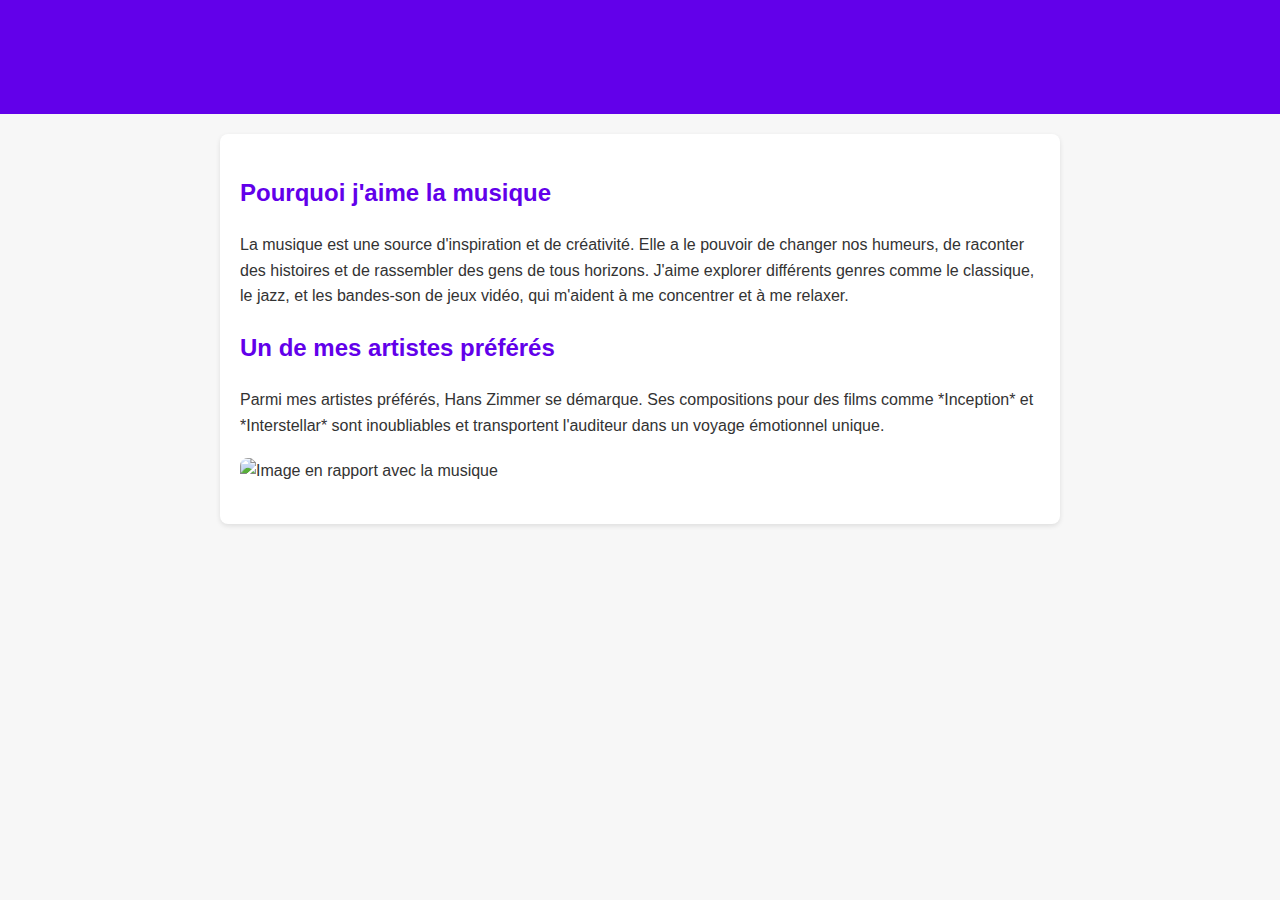
==== galerie.html @ 9da17e49 "first commit" ====
<!DOCTYPE html>
<html lang="fr">
<head>
    <meta charset="UTF-8">
    <meta name="viewport" content="width=device-width, initial-scale=1.0">
    <title>La Musique</title>
    <style>
        body {
            font-family: Arial, sans-serif;
            line-height: 1.6;
            margin: 0;
            padding: 0;
            background-color: #f7f7f7;
            color: #333;
        }

        header {
            background-color: #6200ea;
            color: white;
            text-align: center;
            padding: 10px 0;
        }

        section {
            max-width: 800px;
            margin: 20px auto;
            padding: 20px;
            background-color: white;
            border-radius: 8px;
            box-shadow: 0 2px 5px rgba(0, 0, 0, 0.1);
        }

        h1, h2 {
            color: #6200ea;
        }

        img {
            display: block;
            max-width: 100%;
            height: auto;
            margin: 20px auto;
            border-radius: 8px;
        }
    </style>
</head>
<body>
    <header>
        <h1>La Musique</h1>
    </header>
    <section>
        <h2>Pourquoi j'aime la musique</h2>
        <p>
            La musique est une source d'inspiration et de créativité. Elle a le pouvoir de changer nos humeurs, 
            de raconter des histoires et de rassembler des gens de tous horizons. J'aime explorer différents genres 
            comme le classique, le jazz, et les bandes-son de jeux vidéo, qui m'aident à me concentrer et à me relaxer.
        </p>

        <h2>Un de mes artistes préférés</h2>
        <p>
            Parmi mes artistes préférés, Hans Zimmer se démarque. Ses compositions pour des films comme *Inception* 
            et *Interstellar* sont inoubliables et transportent l'auditeur dans un voyage émotionnel unique.
        </p>

        <img src="https://via.placeholder.com/800x400" alt="Image en rapport avec la musique">
    </section>
</body>
</html>
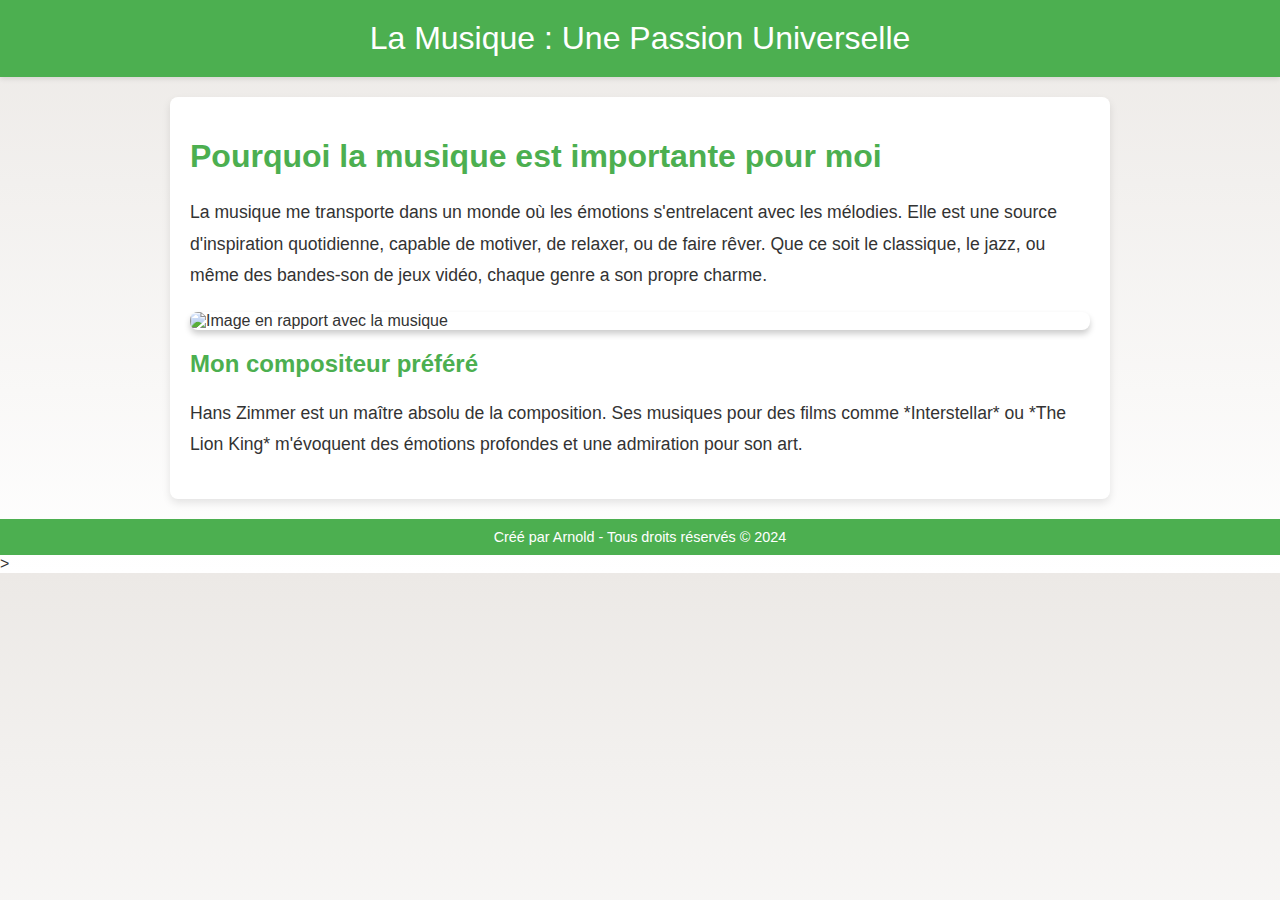
==== commit aefc2c9c: "ijub" ====
--- a/galerie.html
+++ b/galerie.html
@@ -6,32 +6,38 @@
     <title>La Musique</title>
     <style>
         body {
-            font-family: Arial, sans-serif;
-            line-height: 1.6;
+            font-family: 'Arial', sans-serif;
             margin: 0;
             padding: 0;
-            background-color: #f7f7f7;
+            background: linear-gradient(to bottom, #ece9e6, #ffffff);
             color: #333;
         }
 
         header {
-            background-color: #6200ea;
+            background-color: #4caf50;
             color: white;
             text-align: center;
-            padding: 10px 0;
-        }
-
-        section {
-            max-width: 800px;
-            margin: 20px auto;
-            padding: 20px;
-            background-color: white;
-            border-radius: 8px;
+            padding: 20px 0;
+            font-size: 2rem;
             box-shadow: 0 2px 5px rgba(0, 0, 0, 0.1);
         }
 
+        main {
+            max-width: 900px;
+            margin: 20px auto;
+            padding: 20px;
+            background: white;
+            border-radius: 8px;
+            box-shadow: 0 4px 8px rgba(0, 0, 0, 0.1);
+        }
+
         h1, h2 {
-            color: #6200ea;
+            color: #4caf50;
+        }
+
+        p {
+            font-size: 1.1rem;
+            line-height: 1.8;
         }
 
         img {
@@ -40,28 +46,41 @@
             height: auto;
             margin: 20px auto;
             border-radius: 8px;
+            box-shadow: 0 4px 6px rgba(0, 0, 0, 0.2);
+        }
+
+        footer {
+            text-align: center;
+            padding: 10px 0;
+            background: #4caf50;
+            color: white;
+            margin-top: 20px;
+            font-size: 0.9rem;
         }
     </style>
 </head>
 <body>
     <header>
-        <h1>La Musique</h1>
+        La Musique : Une Passion Universelle
     </header>
-    <section>
-        <h2>Pourquoi j'aime la musique</h2>
+    <main>
+        <h1>Pourquoi la musique est importante pour moi</h1>
         <p>
-            La musique est une source d'inspiration et de créativité. Elle a le pouvoir de changer nos humeurs, 
-            de raconter des histoires et de rassembler des gens de tous horizons. J'aime explorer différents genres 
-            comme le classique, le jazz, et les bandes-son de jeux vidéo, qui m'aident à me concentrer et à me relaxer.
-        </p>
-
-        <h2>Un de mes artistes préférés</h2>
-        <p>
-            Parmi mes artistes préférés, Hans Zimmer se démarque. Ses compositions pour des films comme *Inception* 
-            et *Interstellar* sont inoubliables et transportent l'auditeur dans un voyage émotionnel unique.
+            La musique me transporte dans un monde où les émotions s'entrelacent avec les mélodies. 
+            Elle est une source d'inspiration quotidienne, capable de motiver, de relaxer, ou de faire rêver.
+            Que ce soit le classique, le jazz, ou même des bandes-son de jeux vidéo, chaque genre a son propre charme.
         </p>
 
         <img src="https://via.placeholder.com/800x400" alt="Image en rapport avec la musique">
-    </section>
+
+        <h2>Mon compositeur préféré</h2>
+        <p>
+            Hans Zimmer est un maître absolu de la composition. Ses musiques pour des films comme *Interstellar* 
+            ou *The Lion King* m'évoquent des émotions profondes et une admiration pour son art. 
+        </p>
+    </main>
+    <footer>
+        Créé par Arnold - Tous droits réservés © 2024
+    </footer>
 </body>
-</html>+</html>>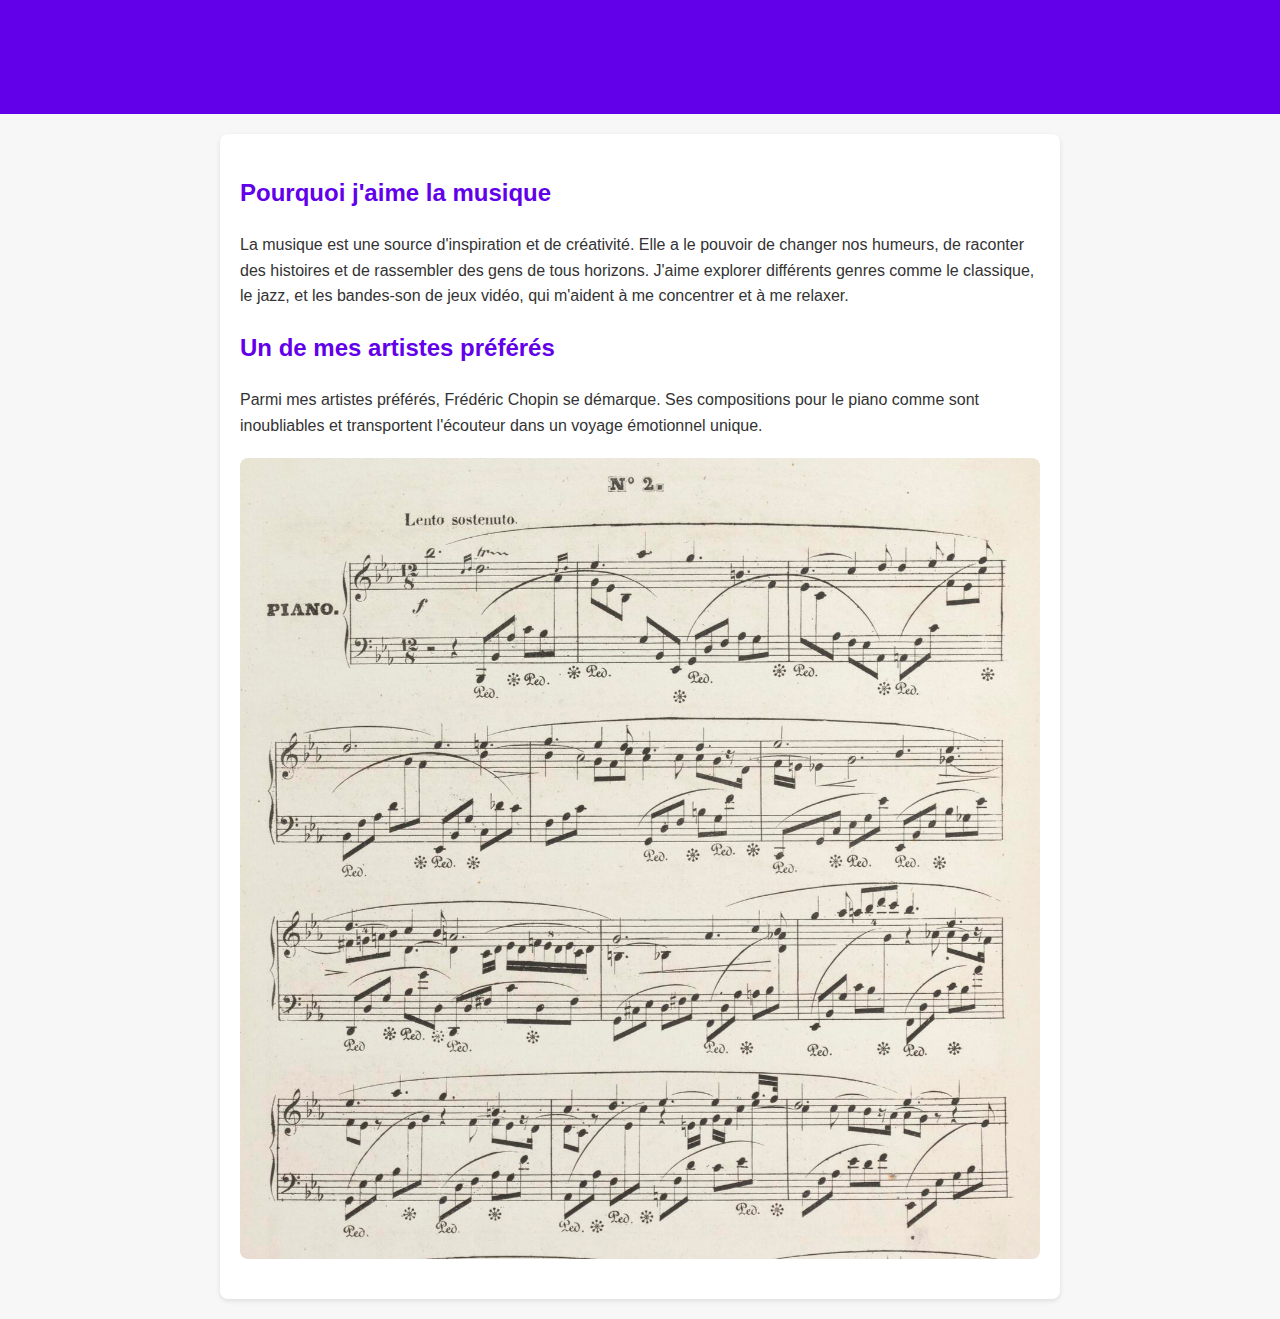
==== commit e46cb5a1: "fhgh" ====
--- a/galerie.html
+++ b/galerie.html
@@ -1,43 +1,39 @@
 <!DOCTYPE html>
 <html lang="fr">
+
 <head>
     <meta charset="UTF-8">
     <meta name="viewport" content="width=device-width, initial-scale=1.0">
     <title>La Musique</title>
     <style>
         body {
-            font-family: 'Arial', sans-serif;
+            font-family: Arial, sans-serif;
+            line-height: 1.6;
             margin: 0;
             padding: 0;
-            background: linear-gradient(to bottom, #ece9e6, #ffffff);
+            background-color: #f7f7f7;
             color: #333;
         }
 
         header {
-            background-color: #4caf50;
+            background-color: #6200ea;
             color: white;
             text-align: center;
-            padding: 20px 0;
-            font-size: 2rem;
+            padding: 10px 0;
+        }
+
+        section {
+            max-width: 800px;
+            margin: 20px auto;
+            padding: 20px;
+            background-color: white;
+            border-radius: 8px;
             box-shadow: 0 2px 5px rgba(0, 0, 0, 0.1);
         }
 
-        main {
-            max-width: 900px;
-            margin: 20px auto;
-            padding: 20px;
-            background: white;
-            border-radius: 8px;
-            box-shadow: 0 4px 8px rgba(0, 0, 0, 0.1);
-        }
-
-        h1, h2 {
-            color: #4caf50;
-        }
-
-        p {
-            font-size: 1.1rem;
-            line-height: 1.8;
+        h1,
+        h2 {
+            color: #6200ea;
         }
 
         img {
@@ -46,41 +42,30 @@
             height: auto;
             margin: 20px auto;
             border-radius: 8px;
-            box-shadow: 0 4px 6px rgba(0, 0, 0, 0.2);
-        }
-
-        footer {
-            text-align: center;
-            padding: 10px 0;
-            background: #4caf50;
-            color: white;
-            margin-top: 20px;
-            font-size: 0.9rem;
         }
     </style>
 </head>
+
 <body>
     <header>
-        La Musique : Une Passion Universelle
+        <h1>La Musique</h1>
     </header>
-    <main>
-        <h1>Pourquoi la musique est importante pour moi</h1>
+    <section>
+        <h2>Pourquoi j'aime la musique</h2>
         <p>
-            La musique me transporte dans un monde où les émotions s'entrelacent avec les mélodies. 
-            Elle est une source d'inspiration quotidienne, capable de motiver, de relaxer, ou de faire rêver.
-            Que ce soit le classique, le jazz, ou même des bandes-son de jeux vidéo, chaque genre a son propre charme.
+            La musique est une source d'inspiration et de créativité. Elle a le pouvoir de changer nos humeurs,
+            de raconter des histoires et de rassembler des gens de tous horizons. J'aime explorer différents genres
+            comme le classique, le jazz, et les bandes-son de jeux vidéo, qui m'aident à me concentrer et à me relaxer.
         </p>
 
-        <img src="https://via.placeholder.com/800x400" alt="Image en rapport avec la musique">
+        <h2>Un de mes artistes préférés</h2>
+        <p>
+            Parmi mes artistes préférés, Frédéric Chopin se démarque. Ses compositions pour le piano comme sont
+            inoubliables et transportent l'écouteur dans un voyage émotionnel unique.
+        </p>
 
-        <h2>Mon compositeur préféré</h2>
-        <p>
-            Hans Zimmer est un maître absolu de la composition. Ses musiques pour des films comme *Interstellar* 
-            ou *The Lion King* m'évoquent des émotions profondes et une admiration pour son art. 
-        </p>
-    </main>
-    <footer>
-        Créé par Arnold - Tous droits réservés © 2024
-    </footer>
+        <img src="images/61a41b080b064cef80a173bc4e9ce94f.png" alt="Chopin nocturne">
+    </section>
 </body>
-</html>>+
+</html>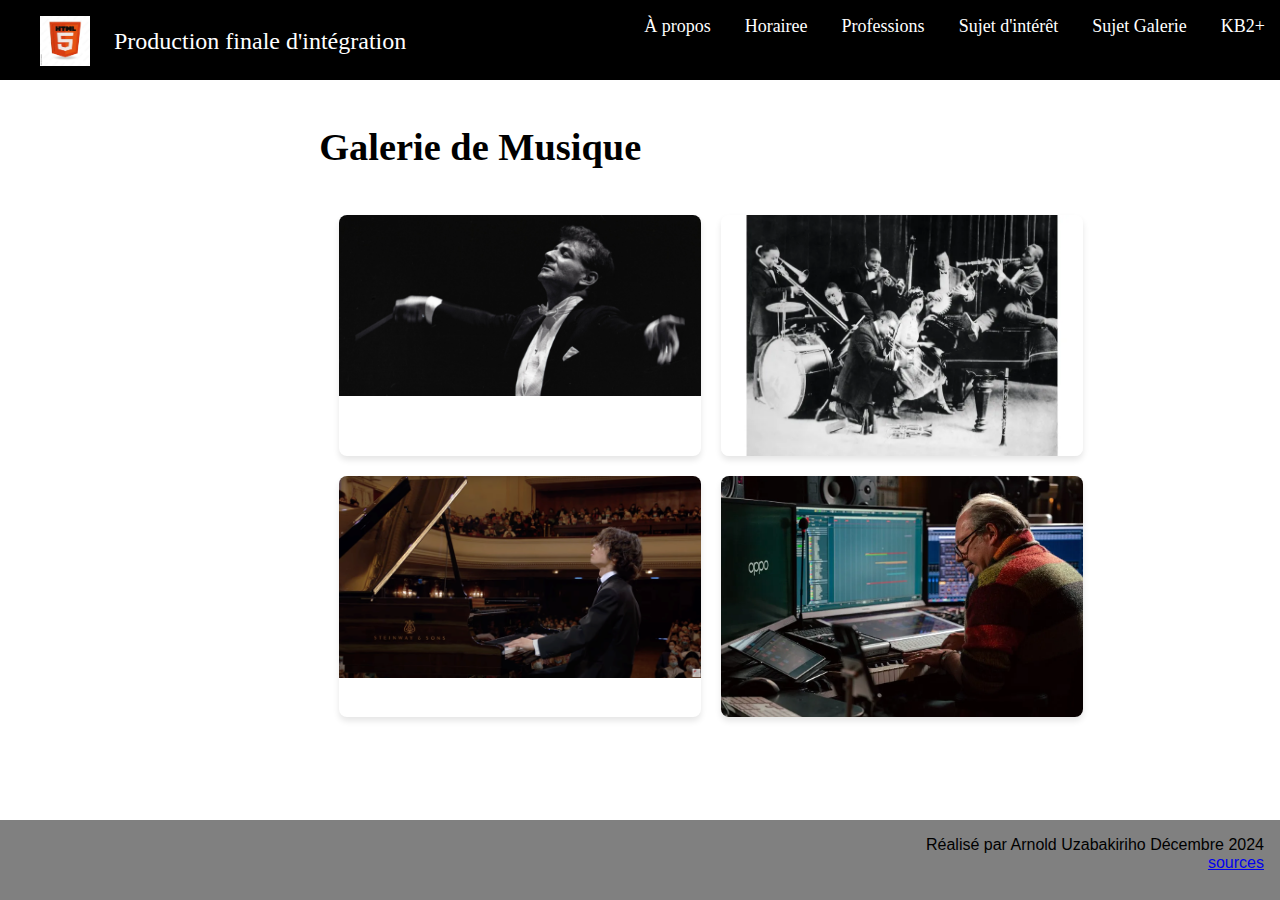
==== commit fc0bb15f: "bmvhb" ====
--- a/galerie.html
+++ b/galerie.html
@@ -4,68 +4,51 @@
 <head>
     <meta charset="UTF-8">
     <meta name="viewport" content="width=device-width, initial-scale=1.0">
-    <title>La Musique</title>
-    <style>
-        body {
-            font-family: Arial, sans-serif;
-            line-height: 1.6;
-            margin: 0;
-            padding: 0;
-            background-color: #f7f7f7;
-            color: #333;
-        }
-
-        header {
-            background-color: #6200ea;
-            color: white;
-            text-align: center;
-            padding: 10px 0;
-        }
-
-        section {
-            max-width: 800px;
-            margin: 20px auto;
-            padding: 20px;
-            background-color: white;
-            border-radius: 8px;
-            box-shadow: 0 2px 5px rgba(0, 0, 0, 0.1);
-        }
-
-        h1,
-        h2 {
-            color: #6200ea;
-        }
-
-        img {
-            display: block;
-            max-width: 100%;
-            height: auto;
-            margin: 20px auto;
-            border-radius: 8px;
-        }
-    </style>
+    <title>Mon CV - À propos</title>
+    <link rel="stylesheet" href="css/galerieStyle.css">
 </head>
 
 <body>
-    <header>
-        <h1>La Musique</h1>
-    </header>
-    <section>
-        <h2>Pourquoi j'aime la musique</h2>
-        <p>
-            La musique est une source d'inspiration et de créativité. Elle a le pouvoir de changer nos humeurs,
-            de raconter des histoires et de rassembler des gens de tous horizons. J'aime explorer différents genres
-            comme le classique, le jazz, et les bandes-son de jeux vidéo, qui m'aident à me concentrer et à me relaxer.
-        </p>
+    <div id="conteneur">
+        <header>
+            <nav>
+                <img id="logo" src="images/1000_F_418601991_Jvt0aZrBDxgbd5EJR1UyKXHvO9Q1mSBw.jpg" alt="html">
+                <div class="titre">Production finale d'intégration</div>
+                <div class="droite">
+                    <a href="index.html" target="_self">À propos</a>
+                    <a href="horaire.html" target="_self">Horairee</a>
+                    <a href="professions.html" target="_self">Professions</a>
+                    <a href="sujet.html" target="_self">Sujet d'intérêt</a>
+                    <a href="galerie.html" target="_self">Sujet Galerie</a>
+                    <a href="kb2plus.html" target="_self">KB2+</a>
+                </div>
+            </nav>
+        </header>
 
-        <h2>Un de mes artistes préférés</h2>
-        <p>
-            Parmi mes artistes préférés, Frédéric Chopin se démarque. Ses compositions pour le piano comme sont
-            inoubliables et transportent l'écouteur dans un voyage émotionnel unique.
-        </p>
+        <main>
+            <article>
+                <h1>Galerie de Musique</h1>
+                <div class="gallery-container">
+                    <div class="gallery-item">
+                        <img src="images/2843_00076_35_NEG_N_BW_ORIG_V001_REDUCED-1481645839-960x480.jpg" alt="Leonard Bernstein">
+                    </div>
+                    <div class="gallery-item">
+                        <img src="images/Joe-King-Oliver-jazz-trumpet-player-cf31d3d.webp" alt="Bande de Jazz">
+                    </div>
+                    <div class="gallery-item">
+                        <img src="images/b66b6168593678312038a308bdb98db83e732755.png" alt="Compétition Chopin">
+                    </div>
+                    <div class="gallery-item">
+                        <img src="images/HansZimmerOppoRIngtone-e1655134178854.webp" alt="Hans Zimmer">
+                    </div>
+                </div>
+            </article>
+        </main>
 
-        <img src="images/61a41b080b064cef80a173bc4e9ce94f.png" alt="Chopin nocturne">
-    </section>
+
+        <footer>Réalisé par Arnold Uzabakiriho Décembre 2024 <br> <a href="sources.html" target="_self">sources</a>
+        </footer>
+    </div>
 </body>
 
 </html>--- a/css/galerieStyle.css
+++ b/css/galerieStyle.css
@@ -0,0 +1,159 @@
+html,
+body {
+    margin: 0;
+    padding: 0;
+    height: 100%;
+}
+
+#conteneur {
+    height: 100vh;
+    padding: 0;
+    background-color:white;
+    display: grid;
+    border: none;
+    grid-template-columns: 300px 1fr 1fr 1fr;
+    grid-template-rows: 80px 2fr 80px;
+    grid-template-areas:
+        "header header header header"
+        "aside main main main"
+        "footer footer footer footer";
+    margin: auto;
+}
+
+#profil {
+  width: 100px;
+  height: 100px;
+  margin-left: 80px;
+  margin-bottom: 10px;
+  border-radius: 50px;
+}
+
+#logo {
+    width: 50px;
+    height: 50px;
+    margin-left: 40px;
+    vertical-align: middle;
+}
+
+.titre {
+    vertical-align: middle;
+    display: inline;
+    font-size: x-large;
+    padding-bottom: 25px;
+    padding: 20px;
+}
+
+@media screen and (max-width: 100px) {
+    header nav a {
+        float: none;
+        display: block;
+        text-align: left;
+    }
+
+    .droite {
+        float: none;
+    }
+}
+
+aside,
+footer {
+    padding: 1em;
+}
+
+header {
+    padding-top: 1em;
+    color: white;
+    grid-area: header;
+    background-color: black;
+}
+
+aside {
+    grid-area: aside;
+    background-color: darkblue;
+    color: white;
+}
+
+
+main {
+    padding: 1em;
+    font-size: larger;
+    grid-area: main;
+    width: 80%;
+    background-color: white;
+}
+
+article {
+    padding: 0;
+    margin: 0;
+}
+
+
+img {
+    width: 450px;
+    height: 250px;
+    margin: auto;
+}
+
+footer {
+    grid-area: footer;
+    background-color: gray;
+    text-align: right;
+    font-family: 'Lucida Sans', 'Lucida Sans Regular', 'Lucida Grande', 'Lucida Sans Unicode', Geneva, Verdana, sans-serif;
+}
+
+figCaption {
+    font-style: italic;
+}
+
+body div header nav a:hover,
+body div header nav div a:hover {
+    background-color: rgb(33, 33, 199);
+}
+
+body div header nav a,
+body div header nav div a {
+    padding: 25px 15px;
+    font-size: 18px;
+    color: white;
+    text-decoration: none;
+}
+
+.droite {
+    float: right;
+}
+
+.complément {
+    font-size: large;
+    font-weight: bolder;
+    font-style: oblique;
+}
+
+
+
+
+
+.gallery-container {
+    display: grid;
+    grid-template-columns: repeat(auto-fit, minmax(250px, 1fr));
+    gap: 20px;
+    max-width: 1200px;
+    margin: 20px auto;
+    padding: 20px;
+}
+
+.gallery-item {
+    overflow: hidden;
+    border-radius: 8px;
+    box-shadow: 0 4px 6px rgba(0, 0, 0, 0.1);
+}
+
+.gallery-item img {
+    width: 100%;
+    height: auto;
+    display: block;
+    transition: transform 0.3s ease;
+}
+
+.gallery-item img:hover {
+    transform: scale(1.1);
+}
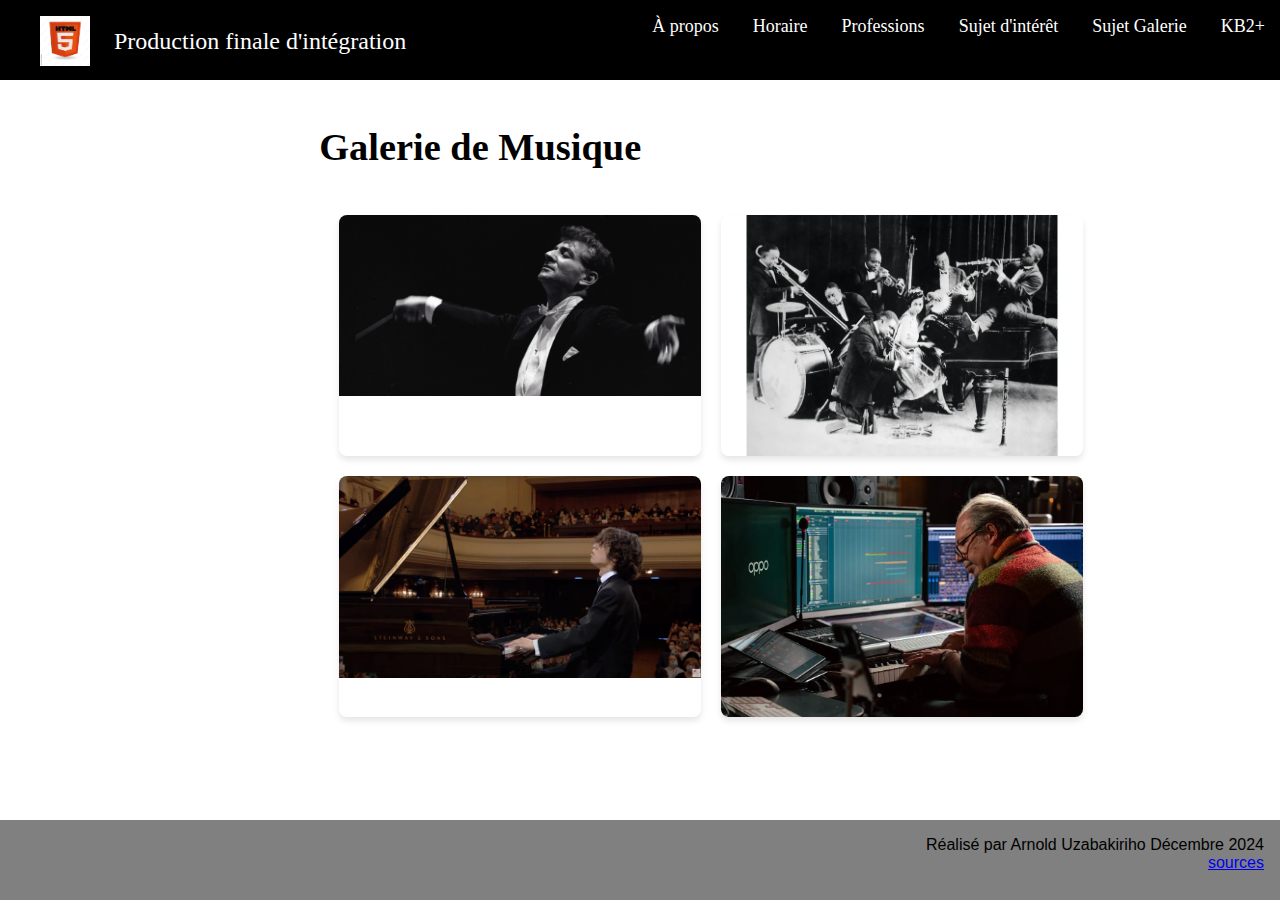
==== commit 8c282da8: "nion" ====
--- a/galerie.html
+++ b/galerie.html
@@ -4,7 +4,7 @@
 <head>
     <meta charset="UTF-8">
     <meta name="viewport" content="width=device-width, initial-scale=1.0">
-    <title>Mon CV - À propos</title>
+    <title>Galerie</title>
     <link rel="stylesheet" href="css/galerieStyle.css">
 </head>
 
@@ -16,7 +16,7 @@
                 <div class="titre">Production finale d'intégration</div>
                 <div class="droite">
                     <a href="index.html" target="_self">À propos</a>
-                    <a href="horaire.html" target="_self">Horairee</a>
+                    <a href="horaire.html" target="_self">Horaire</a>
                     <a href="professions.html" target="_self">Professions</a>
                     <a href="sujet.html" target="_self">Sujet d'intérêt</a>
                     <a href="galerie.html" target="_self">Sujet Galerie</a>
